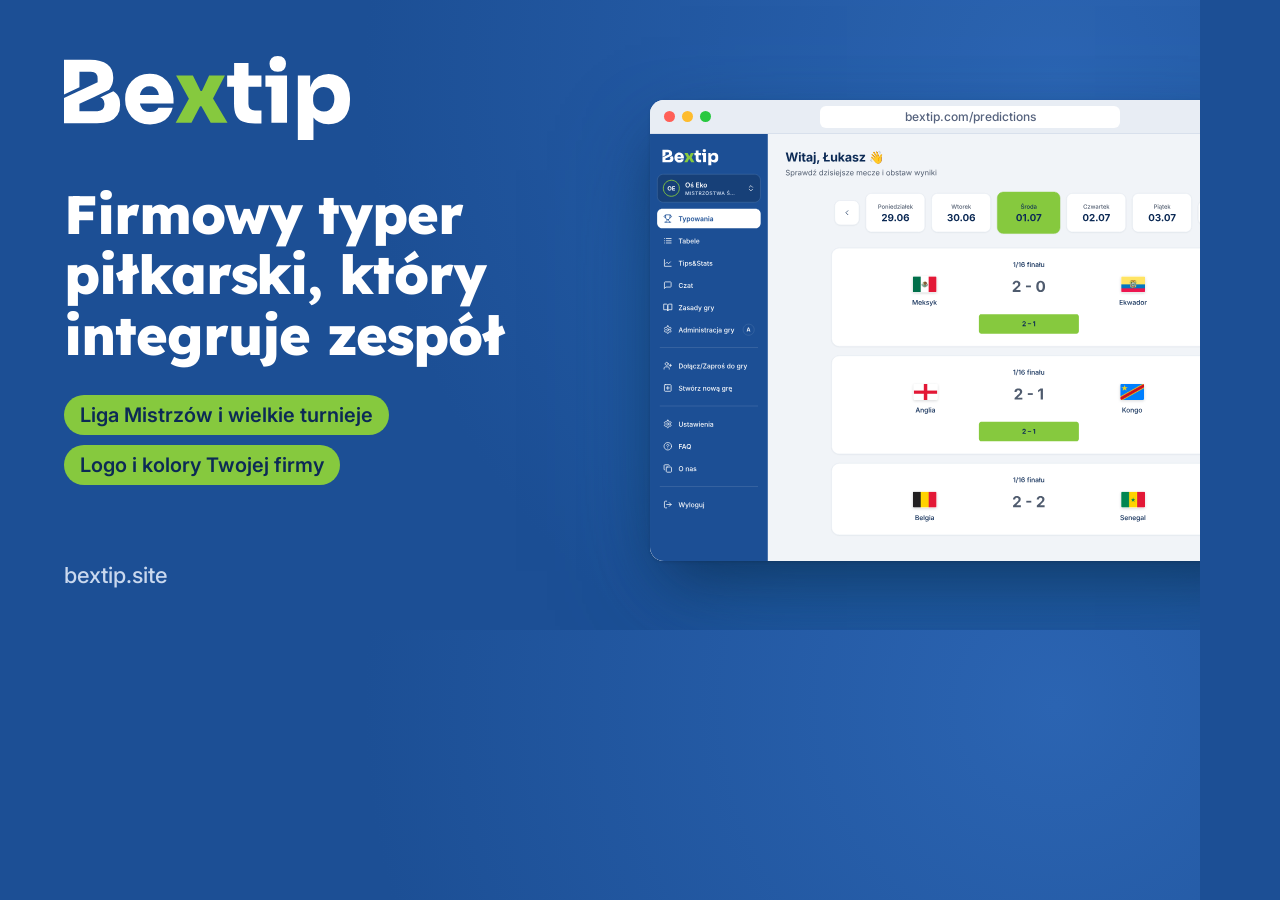
==== narzedzia/og-image.html @ 87115296 "Centred section heads, smaller pricing tiles, EQrento-style footer, app screens in browser windows -" ====
<!doctype html>
<html lang="pl">
<head>
<meta charset="utf-8">
<title>Bextip – obraz do podglądu linków</title>
<!-- Szablon assets/og-image.png (1200×630). Generowanie: narzedzia/og-image.ps1 -->
<link href="https://fonts.googleapis.com/css2?family=Inter:wght@500;600&family=Lexend:wght@800&display=block" rel="stylesheet">
<style>
  * { box-sizing: border-box; margin: 0; padding: 0; }
  html, body { width: 1200px; height: 630px; overflow: hidden; }
  body { position: relative; color: #fff; font-family: Inter, sans-serif;
    background: radial-gradient(circle at 88% 12%, #2B64B2 0, #1C4F95 58%); }
  .copy { position: absolute; left: 64px; top: 56px; width: 560px; }
  .logo { display: block; width: auto; height: 84px; margin-bottom: 44px; }
  h1 { font-family: Lexend, sans-serif; font-weight: 800; font-size: 54px; line-height: 1.12; letter-spacing: -0.02em; }
  ul { list-style: none; display: flex; flex-wrap: wrap; gap: 10px; margin-top: 30px; }
  li { background: #86C93E; color: #0C2A55; font-weight: 600; font-size: 20px; padding: 8px 16px; border-radius: 999px; }
  .url { position: absolute; left: 64px; bottom: 42px; font-size: 22px; font-weight: 500; color: #C9D8EE; }
  /* ekran w oknie przegladarki, jak na stronie (.window w styles.css) */
  .shot { position: absolute; left: 650px; top: 100px; width: 640px; border-radius: 14px; overflow: hidden; background: #fff;
    box-shadow: 0 1px 3px rgba(0, 0, 0, .12), 0 30px 70px -10px rgba(5, 20, 45, .6), 0 40px 110px -30px rgba(31, 134, 207, .6); }
  .bar { height: 34px; display: grid; grid-template-columns: 70px 1fr 70px; align-items: center; padding: 0 14px;
    background: #E8EDF4; border-bottom: 1px solid #D8E0EC; }
  .bar i { width: 11px; height: 11px; border-radius: 50%; background: #ff5f57; box-shadow: 18px 0 #febc2e, 36px 0 #28c840; }
  .bar span { justify-self: center; width: 300px; height: 22px; border-radius: 6px; background: #fff;
    font-size: 12px; font-weight: 500; line-height: 22px; color: #55627D; text-align: center; }
  .shot img { display: block; width: 100%; height: auto; }
</style>
</head>
<body>
  <div class="copy">
    <img class="logo" src="../assets/logo/Bextip-Stadion-logotyp.svg" alt="">
    <h1>Firmowy typer piłkarski, który integruje zespół</h1>
    <ul>
      <li>Liga Mistrzów i wielkie turnieje</li>
      <li>Logo i kolory Twojej firmy</li>
    </ul>
  </div>
  <div class="url">bextip.site</div>
  <div class="shot"><div class="bar"><i></i><span>bextip.com/predictions</span></div><img src="../assets/screens/typowania.svg" alt=""></div>
</body>
</html>
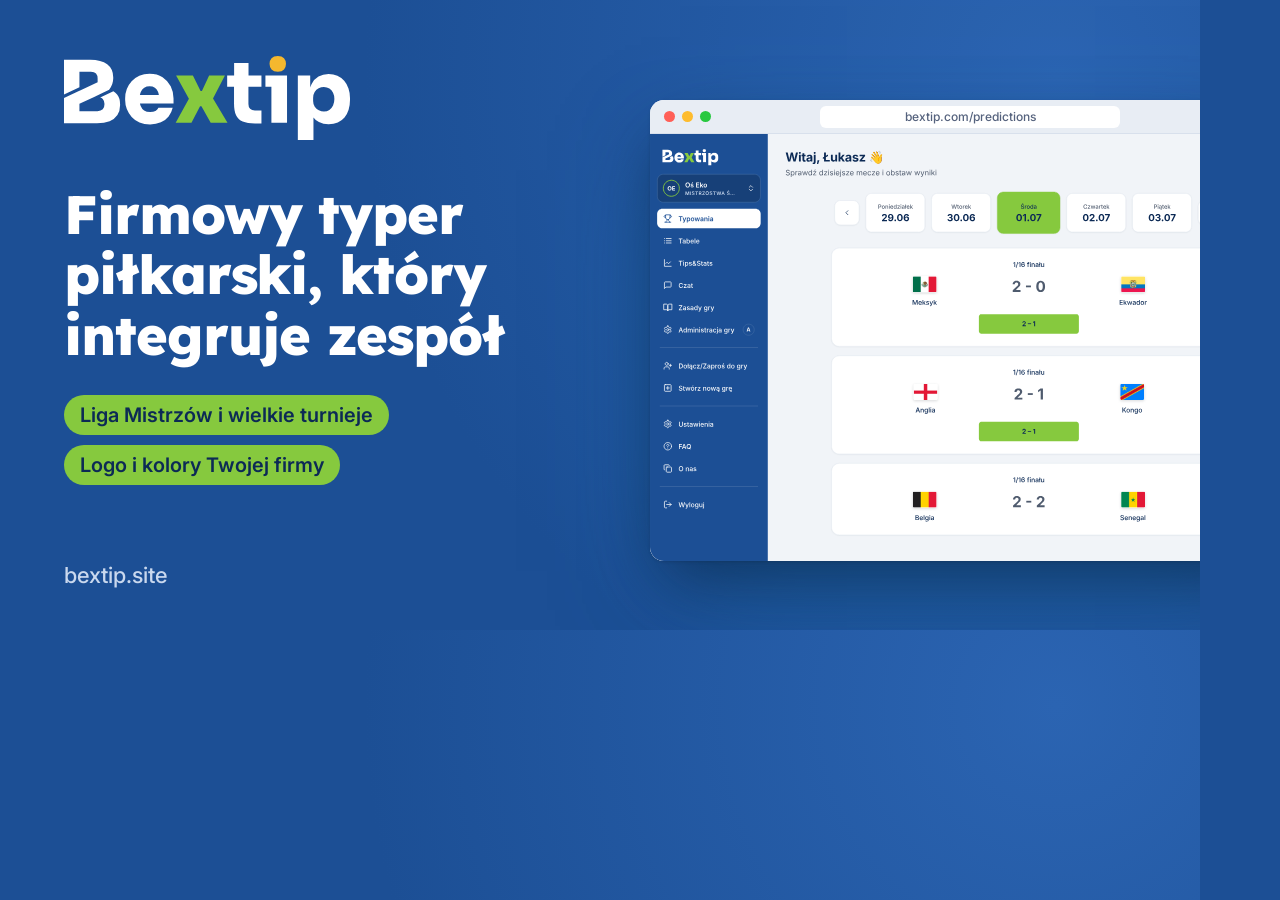
==== commit 4dced9a3: "White hero, one section spacing, steps with arrows, image under the headline on phones, gold i-dot, " ====
--- a/narzedzia/og-image.html
+++ b/narzedzia/og-image.html
@@ -29,7 +29,7 @@
 </head>
 <body>
   <div class="copy">
-    <img class="logo" src="../assets/logo/Bextip-Stadion-logotyp.svg" alt="">
+    <img class="logo" src="../assets/logo/Bextip-Stadion-logotyp-zlota-kropka.svg" alt="">
     <h1>Firmowy typer piłkarski, który integruje zespół</h1>
     <ul>
       <li>Liga Mistrzów i wielkie turnieje</li>
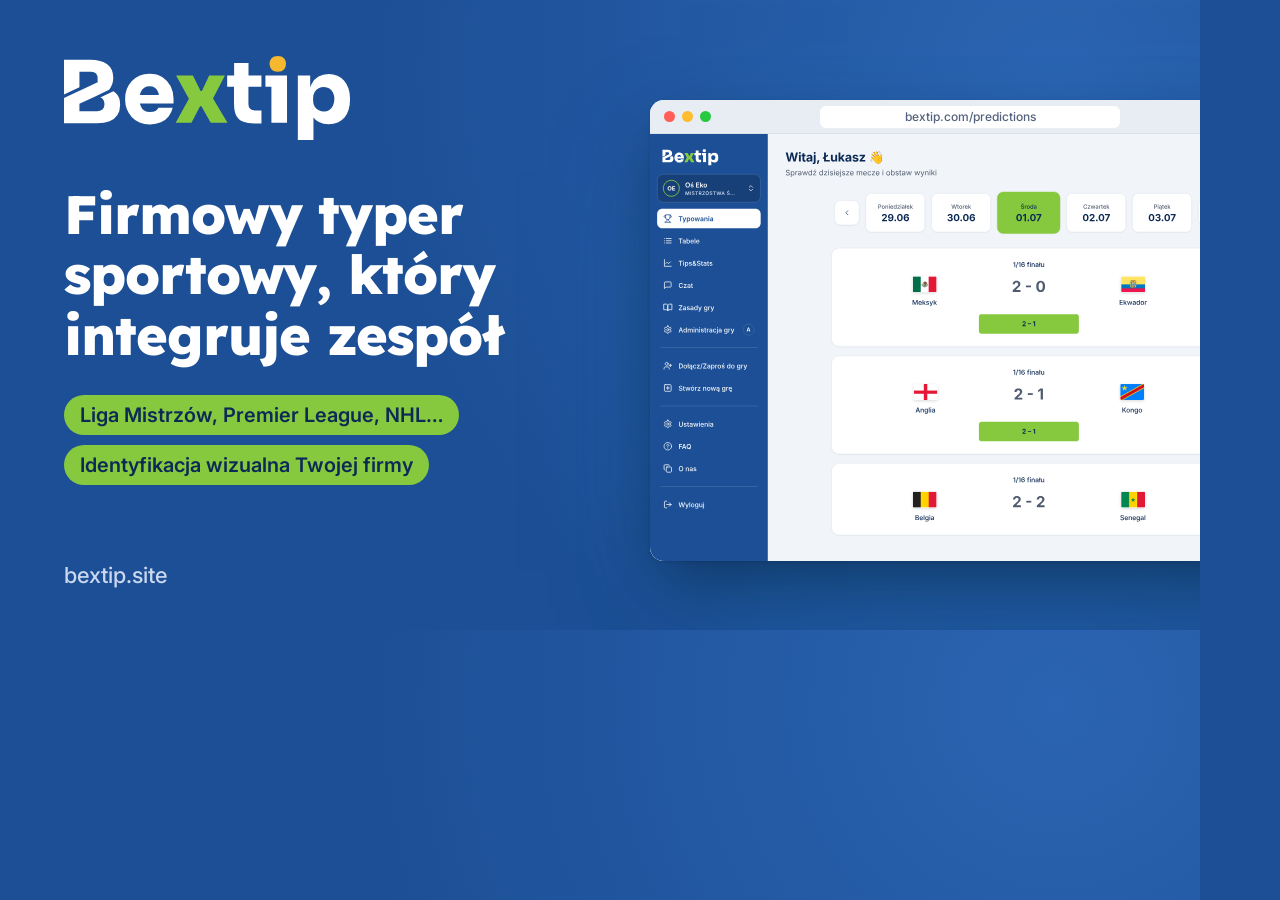
==== commit 5e4d4428: "Blue/green menu logotype, small icons in "Who is it for", sports wording, contact section removed - " ====
--- a/narzedzia/og-image.html
+++ b/narzedzia/og-image.html
@@ -30,10 +30,10 @@
 <body>
   <div class="copy">
     <img class="logo" src="../assets/logo/Bextip-Stadion-logotyp-zlota-kropka.svg" alt="">
-    <h1>Firmowy typer piłkarski, który integruje zespół</h1>
+    <h1>Firmowy typer sportowy, który integruje zespół</h1>
     <ul>
-      <li>Liga Mistrzów i wielkie turnieje</li>
-      <li>Logo i kolory Twojej firmy</li>
+      <li>Liga Mistrzów, Premier League, NHL…</li>
+      <li>Identyfikacja wizualna Twojej firmy</li>
     </ul>
   </div>
   <div class="url">bextip.site</div>
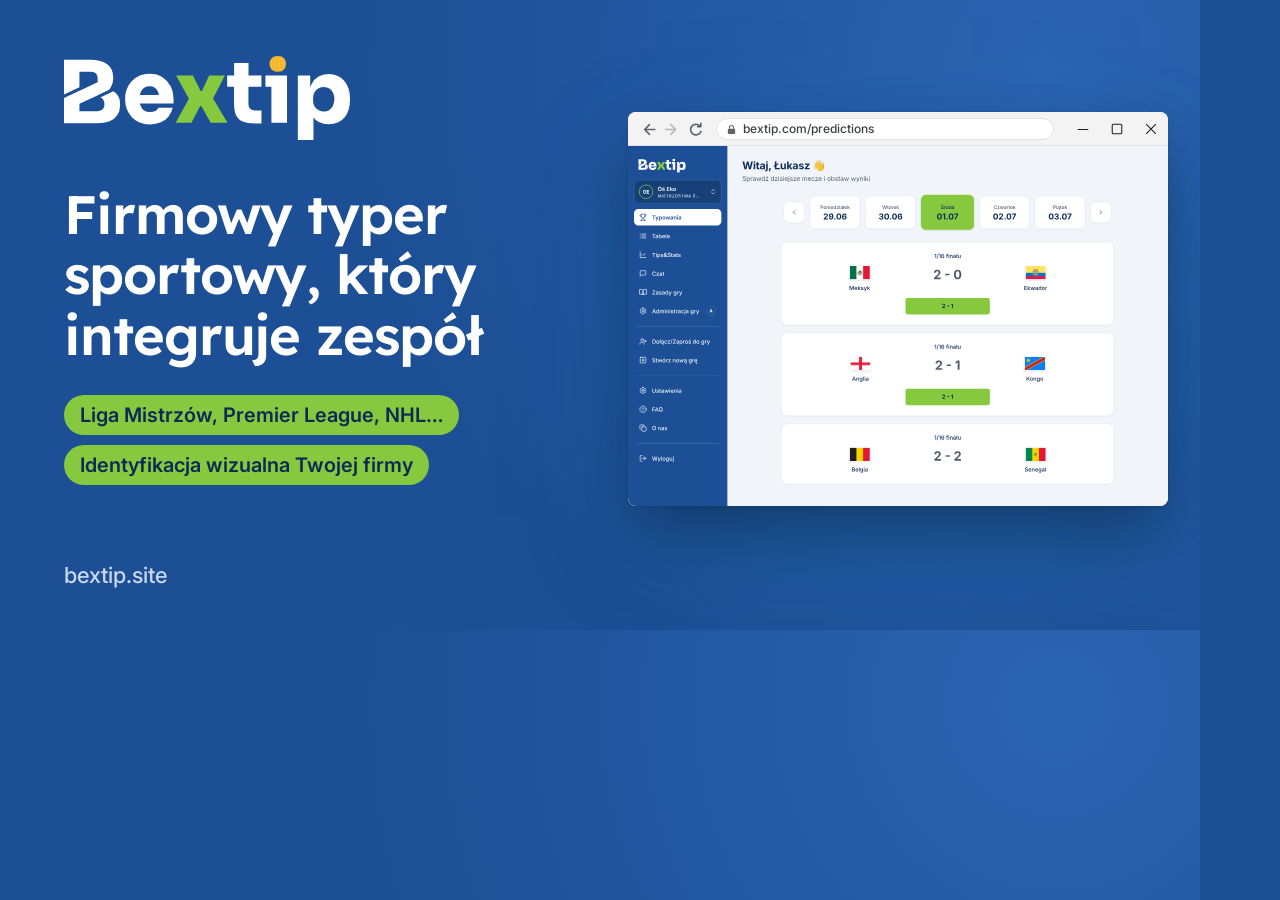
==== commit 82bd9a42: "Link-preview image: Windows-style browser window, headline at weight 600 The preview image is one fo" ====
--- a/narzedzia/og-image.html
+++ b/narzedzia/og-image.html
@@ -4,26 +4,33 @@
 <meta charset="utf-8">
 <title>Bextip – obraz do podglądu linków</title>
 <!-- Szablon assets/og-image.png (1200×630). Generowanie: narzedzia/og-image.ps1 -->
-<link href="https://fonts.googleapis.com/css2?family=Inter:wght@500;600&family=Lexend:wght@800&display=block" rel="stylesheet">
+<link href="https://fonts.googleapis.com/css2?family=Inter:wght@500;600&family=Lexend:wght@600&display=block" rel="stylesheet">
 <style>
   * { box-sizing: border-box; margin: 0; padding: 0; }
   html, body { width: 1200px; height: 630px; overflow: hidden; }
   body { position: relative; color: #fff; font-family: Inter, sans-serif;
     background: radial-gradient(circle at 88% 12%, #2B64B2 0, #1C4F95 58%); }
-  .copy { position: absolute; left: 64px; top: 56px; width: 560px; }
+  .copy { position: absolute; left: 64px; top: 56px; width: 540px; }
   .logo { display: block; width: auto; height: 84px; margin-bottom: 44px; }
-  h1 { font-family: Lexend, sans-serif; font-weight: 800; font-size: 54px; line-height: 1.12; letter-spacing: -0.02em; }
+  /* grubość 600 jak hasło na stronie (h1 w styles.css) */
+  h1 { font-family: Lexend, sans-serif; font-weight: 600; font-size: 54px; line-height: 1.12; letter-spacing: -0.02em; }
   ul { list-style: none; display: flex; flex-wrap: wrap; gap: 10px; margin-top: 30px; }
   li { background: #86C93E; color: #0C2A55; font-weight: 600; font-size: 20px; padding: 8px 16px; border-radius: 999px; }
   .url { position: absolute; left: 64px; bottom: 42px; font-size: 22px; font-weight: 500; color: #C9D8EE; }
-  /* ekran w oknie przegladarki, jak na stronie (.window w styles.css) */
-  .shot { position: absolute; left: 650px; top: 100px; width: 640px; border-radius: 14px; overflow: hidden; background: #fff;
+  /* ekran w oknie przeglądarki w stylu Windows (Łukasz, 11.11.2026: obraz jest jeden dla wszystkich, a większość
+     odbiorców pracuje na Windows) – te same ikony co .os-other .window w styles.css; okno mieści się w kadrze,
+     żeby przyciski minimalizuj / maksymalizuj / zamknij były widoczne */
+  .shot { position: absolute; left: 628px; top: 112px; width: 540px; border-radius: 8px; overflow: hidden; background: #fff;
     box-shadow: 0 1px 3px rgba(0, 0, 0, .12), 0 30px 70px -10px rgba(5, 20, 45, .6), 0 40px 110px -30px rgba(31, 134, 207, .6); }
-  .bar { height: 34px; display: grid; grid-template-columns: 70px 1fr 70px; align-items: center; padding: 0 14px;
-    background: #E8EDF4; border-bottom: 1px solid #D8E0EC; }
-  .bar i { width: 11px; height: 11px; border-radius: 50%; background: #ff5f57; box-shadow: 18px 0 #febc2e, 36px 0 #28c840; }
-  .bar span { justify-self: center; width: 300px; height: 22px; border-radius: 6px; background: #fff;
-    font-size: 12px; font-weight: 500; line-height: 22px; color: #55627D; text-align: center; }
+  .bar { height: 34px; display: grid; grid-template-columns: auto minmax(0, 1fr) auto; align-items: center; column-gap: 12px;
+    padding-left: 14px; background: #F3F3F3; border-bottom: 1px solid #E1E1E1; }
+  .bar .nav { display: block; width: 62px; height: 15px;
+    background: url("data:image/svg+xml,%3Csvg xmlns='http://www.w3.org/2000/svg' viewBox='0 0 58 14' fill='none' stroke-width='1.5' stroke-linecap='round' stroke-linejoin='round'%3E%3Cpath d='M7 2.5 2.5 7 7 11.5M2.5 7h9.5' stroke='%235f6368'/%3E%3Cpath d='M27 2.5 31.5 7 27 11.5M31.5 7H22' stroke='%23b4b8bd'/%3E%3Cpath d='M54.3 3.8A5 5 0 1 0 55.2 8.7' stroke='%235f6368'/%3E%3Cpath d='M55 1.3v3h-3' stroke='%235f6368'/%3E%3C/svg%3E") left center / 62px 15px no-repeat; }
+  .bar span { height: 22px; padding-left: 27px; border-radius: 999px; box-shadow: inset 0 0 0 1px #E1E1E1;
+    background: #fff url("data:image/svg+xml,%3Csvg xmlns='http://www.w3.org/2000/svg' viewBox='0 0 12 12'%3E%3Crect x='2' y='5.2' width='8' height='5.8' rx='1.2' fill='%235f6368'/%3E%3Cpath d='M3.8 5.2V3.9a2.2 2.2 0 0 1 4.4 0v1.3' fill='none' stroke='%235f6368' stroke-width='1.2'/%3E%3C/svg%3E") 10px center / 11px no-repeat;
+    font-size: 12px; font-weight: 500; line-height: 22px; color: #3c4043; white-space: nowrap; overflow: hidden; }
+  .bar .ctrls { display: block; width: 102px; height: 34px;
+    background: url("data:image/svg+xml,%3Csvg xmlns='http://www.w3.org/2000/svg' viewBox='0 0 96 32' fill='none' stroke='%23202020' stroke-width='1'%3E%3Cpath d='M11 16.5h10'/%3E%3Crect x='43.5' y='11.5' width='9' height='9' rx='1'/%3E%3Cpath d='M75.5 11.5l9 9m0-9-9 9'/%3E%3C/svg%3E") center / 102px 34px no-repeat; }
   .shot img { display: block; width: 100%; height: auto; }
 </style>
 </head>
@@ -37,6 +44,6 @@
     </ul>
   </div>
   <div class="url">bextip.site</div>
-  <div class="shot"><div class="bar"><i></i><span>bextip.com/predictions</span></div><img src="../assets/screens/typowania.svg" alt=""></div>
+  <div class="shot"><div class="bar"><i class="nav"></i><span>bextip.com/predictions</span><i class="ctrls"></i></div><img src="../assets/screens/typowania.svg" alt=""></div>
 </body>
 </html>
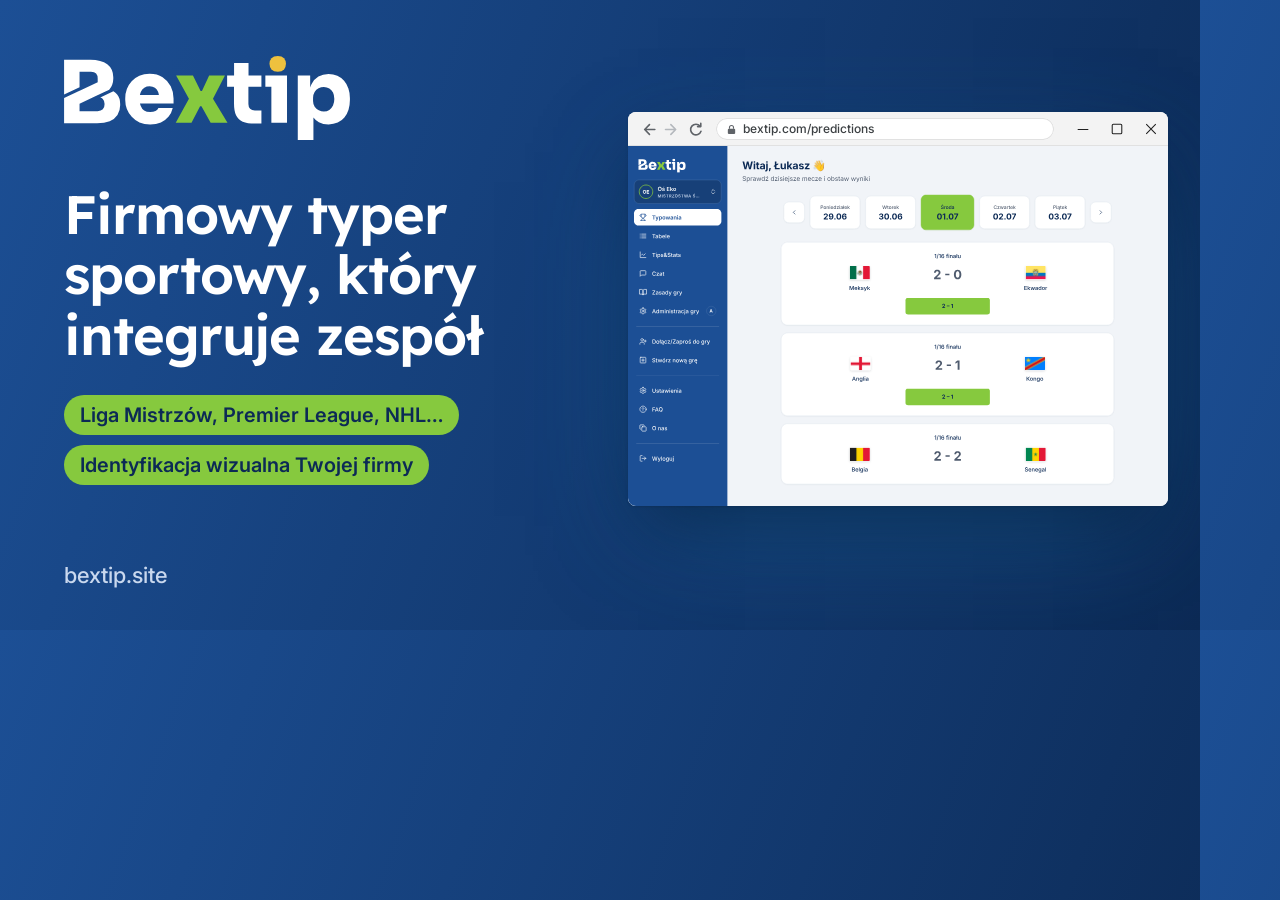
==== commit 79b1cf38: "New Bextip logo and brand colours from the brand card: gradient logo in the menu, wordmark on blue, " ====
--- a/narzedzia/og-image.html
+++ b/narzedzia/og-image.html
@@ -9,7 +9,7 @@
   * { box-sizing: border-box; margin: 0; padding: 0; }
   html, body { width: 1200px; height: 630px; overflow: hidden; }
   body { position: relative; color: #fff; font-family: Inter, sans-serif;
-    background: radial-gradient(circle at 88% 12%, #2B64B2 0, #1C4F95 58%); }
+    background: linear-gradient(110deg, #1C4F95 0%, #0C2A55 100%); }   /* gradient z karty znaku */
   .copy { position: absolute; left: 64px; top: 56px; width: 540px; }
   .logo { display: block; width: auto; height: 84px; margin-bottom: 44px; }
   /* grubość 600 jak hasło na stronie (h1 w styles.css) */
@@ -36,7 +36,7 @@
 </head>
 <body>
   <div class="copy">
-    <img class="logo" src="../assets/logo/Bextip-Stadion-logotyp-zlota-kropka.svg" alt="">
+    <img class="logo" src="../assets/logo/Bextip-napis-bez-pola-na-niebieskie-tlo.svg" alt="">
     <h1>Firmowy typer sportowy, który integruje zespół</h1>
     <ul>
       <li>Liga Mistrzów, Premier League, NHL…</li>
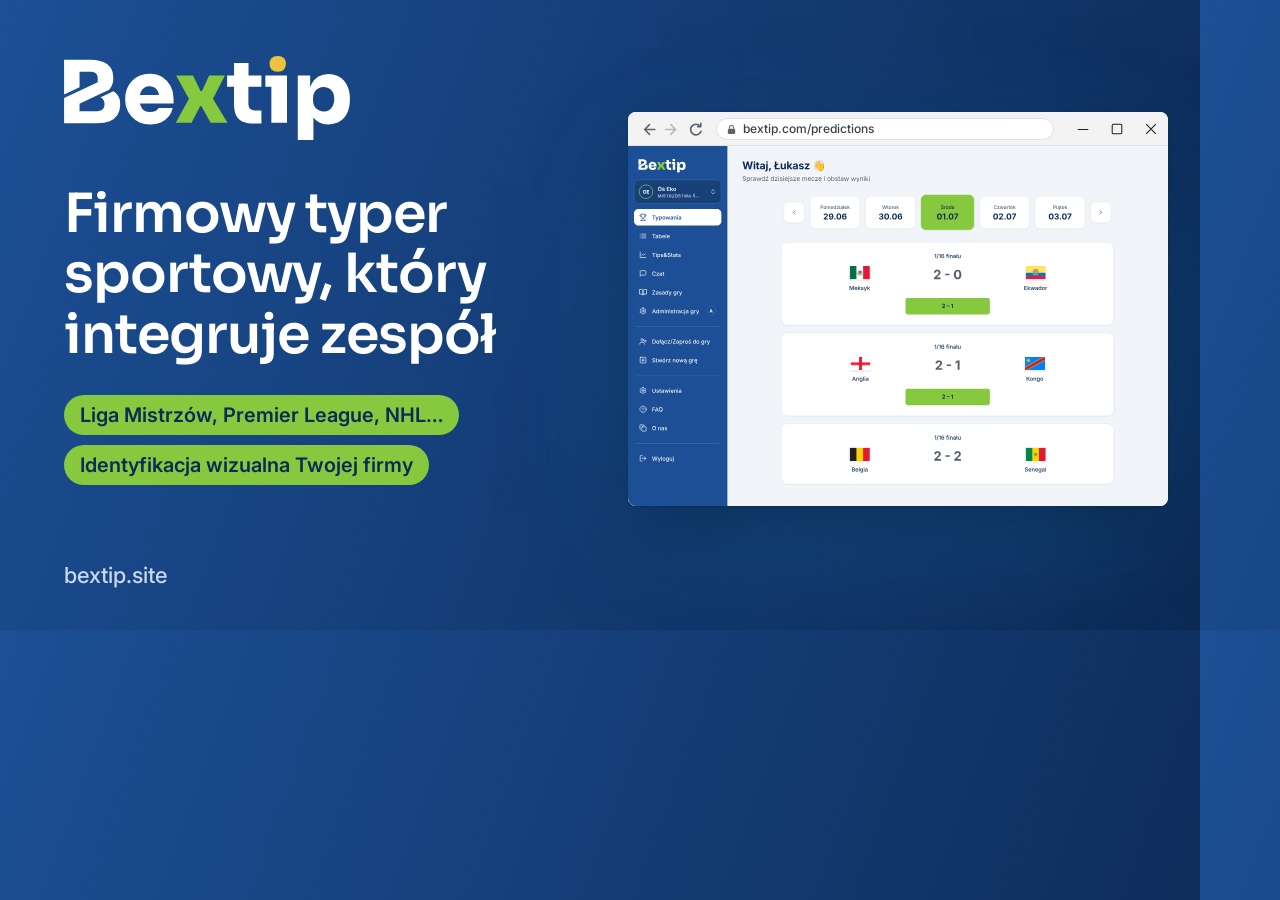
==== commit 2d6141a8: "Headings in Sora, the logo typeface from the brand card (was Lexend) - Sora 600/700 from Google Font" ====
--- a/narzedzia/og-image.html
+++ b/narzedzia/og-image.html
@@ -4,7 +4,7 @@
 <meta charset="utf-8">
 <title>Bextip – obraz do podglądu linków</title>
 <!-- Szablon assets/og-image.png (1200×630). Generowanie: narzedzia/og-image.ps1 -->
-<link href="https://fonts.googleapis.com/css2?family=Inter:wght@500;600&family=Lexend:wght@600&display=block" rel="stylesheet">
+<link href="https://fonts.googleapis.com/css2?family=Inter:wght@500;600&family=Sora:wght@600&display=block" rel="stylesheet">
 <style>
   * { box-sizing: border-box; margin: 0; padding: 0; }
   html, body { width: 1200px; height: 630px; overflow: hidden; }
@@ -13,7 +13,7 @@
   .copy { position: absolute; left: 64px; top: 56px; width: 540px; }
   .logo { display: block; width: auto; height: 84px; margin-bottom: 44px; }
   /* grubość 600 jak hasło na stronie (h1 w styles.css) */
-  h1 { font-family: Lexend, sans-serif; font-weight: 600; font-size: 54px; line-height: 1.12; letter-spacing: -0.02em; }
+  h1 { font-family: Sora, sans-serif; font-weight: 600; font-size: 54px; line-height: 1.12; letter-spacing: -0.02em; }
   ul { list-style: none; display: flex; flex-wrap: wrap; gap: 10px; margin-top: 30px; }
   li { background: #86C93E; color: #0C2A55; font-weight: 600; font-size: 20px; padding: 8px 16px; border-radius: 999px; }
   .url { position: absolute; left: 64px; bottom: 42px; font-size: 22px; font-weight: 500; color: #C9D8EE; }
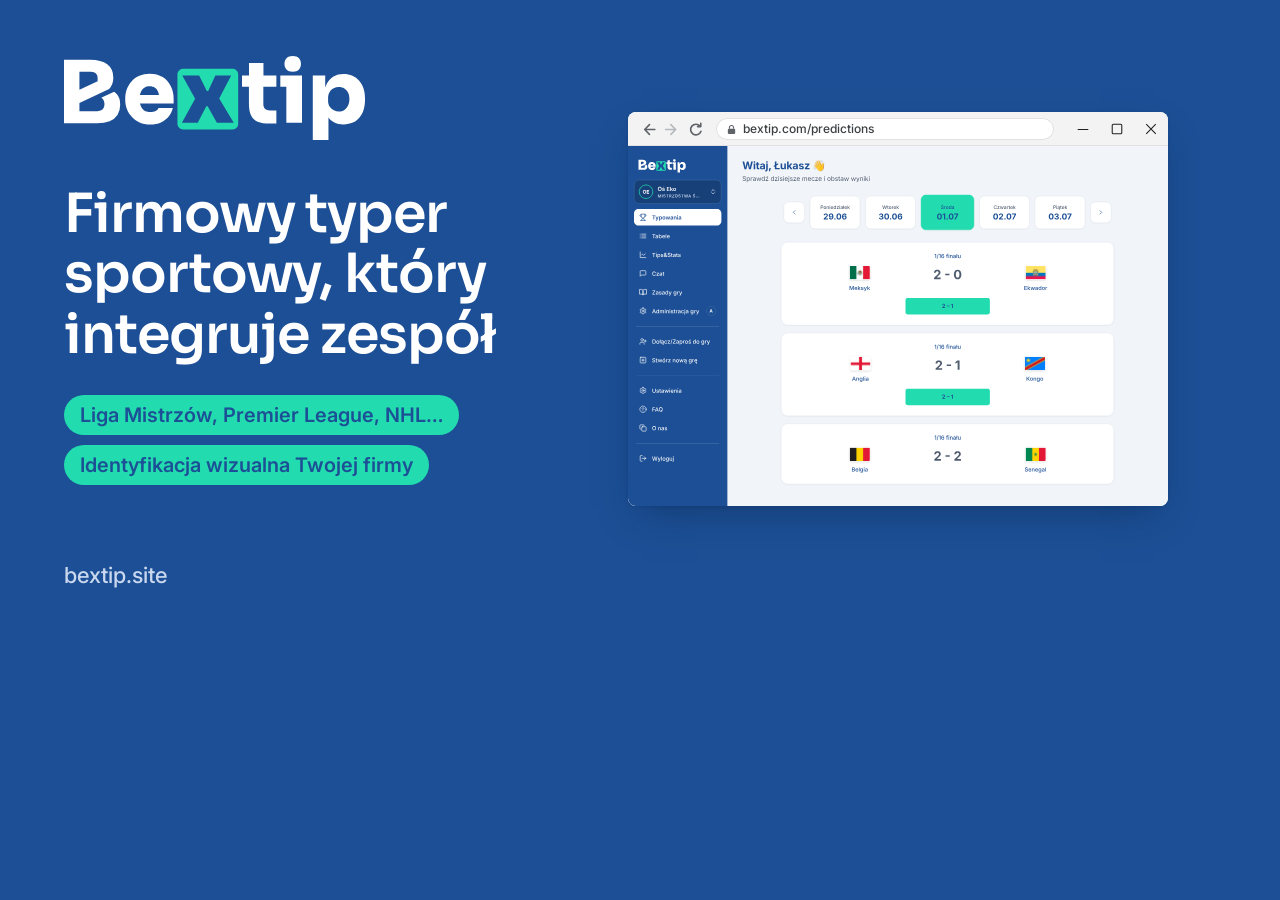
==== commit b37281e4: "Brand card 1.4: wordmark logo, blue and mint palette, flat blue backgrounds, softer shadows under ap" ====
--- a/narzedzia/og-image.html
+++ b/narzedzia/og-image.html
@@ -9,19 +9,19 @@
   * { box-sizing: border-box; margin: 0; padding: 0; }
   html, body { width: 1200px; height: 630px; overflow: hidden; }
   body { position: relative; color: #fff; font-family: Inter, sans-serif;
-    background: linear-gradient(110deg, #1C4F95 0%, #0C2A55 100%); }   /* gradient z karty znaku */
+    background: #1C4F95; }   /* karta znaku 1.4: ciemnym tłem jest niebieski, bez gradientu */
   .copy { position: absolute; left: 64px; top: 56px; width: 540px; }
   .logo { display: block; width: auto; height: 84px; margin-bottom: 44px; }
   /* grubość 600 jak hasło na stronie (h1 w styles.css) */
   h1 { font-family: Sora, sans-serif; font-weight: 600; font-size: 54px; line-height: 1.12; letter-spacing: -0.02em; }
   ul { list-style: none; display: flex; flex-wrap: wrap; gap: 10px; margin-top: 30px; }
-  li { background: #86C93E; color: #0C2A55; font-weight: 600; font-size: 20px; padding: 8px 16px; border-radius: 999px; }
+  li { background: #22DCAF; color: #1C4F95; font-weight: 600; font-size: 20px; padding: 8px 16px; border-radius: 999px; }   /* mięta z niebieskim tekstem */
   .url { position: absolute; left: 64px; bottom: 42px; font-size: 22px; font-weight: 500; color: #C9D8EE; }
   /* ekran w oknie przeglądarki w stylu Windows (Łukasz, 11.11.2026: obraz jest jeden dla wszystkich, a większość
      odbiorców pracuje na Windows) – te same ikony co .os-other .window w styles.css; okno mieści się w kadrze,
      żeby przyciski minimalizuj / maksymalizuj / zamknij były widoczne */
   .shot { position: absolute; left: 628px; top: 112px; width: 540px; border-radius: 8px; overflow: hidden; background: #fff;
-    box-shadow: 0 1px 3px rgba(0, 0, 0, .12), 0 30px 70px -10px rgba(5, 20, 45, .6), 0 40px 110px -30px rgba(31, 134, 207, .6); }
+    box-shadow: 0 1px 3px rgba(10, 34, 70, .14), 0 16px 36px -14px rgba(10, 34, 70, .5); }   /* cień zmniejszony jak na stronie (Łukasz, 19.11.2026) */
   .bar { height: 34px; display: grid; grid-template-columns: auto minmax(0, 1fr) auto; align-items: center; column-gap: 12px;
     padding-left: 14px; background: #F3F3F3; border-bottom: 1px solid #E1E1E1; }
   .bar .nav { display: block; width: 62px; height: 15px;
@@ -36,7 +36,7 @@
 </head>
 <body>
   <div class="copy">
-    <img class="logo" src="../assets/logo/Bextip-napis-bez-pola-na-niebieskie-tlo.svg" alt="">
+    <img class="logo" src="../assets/logo/Bextip-napis-kolor-ciemne-tlo.svg" alt="">
     <h1>Firmowy typer sportowy, który integruje zespół</h1>
     <ul>
       <li>Liga Mistrzów, Premier League, NHL…</li>
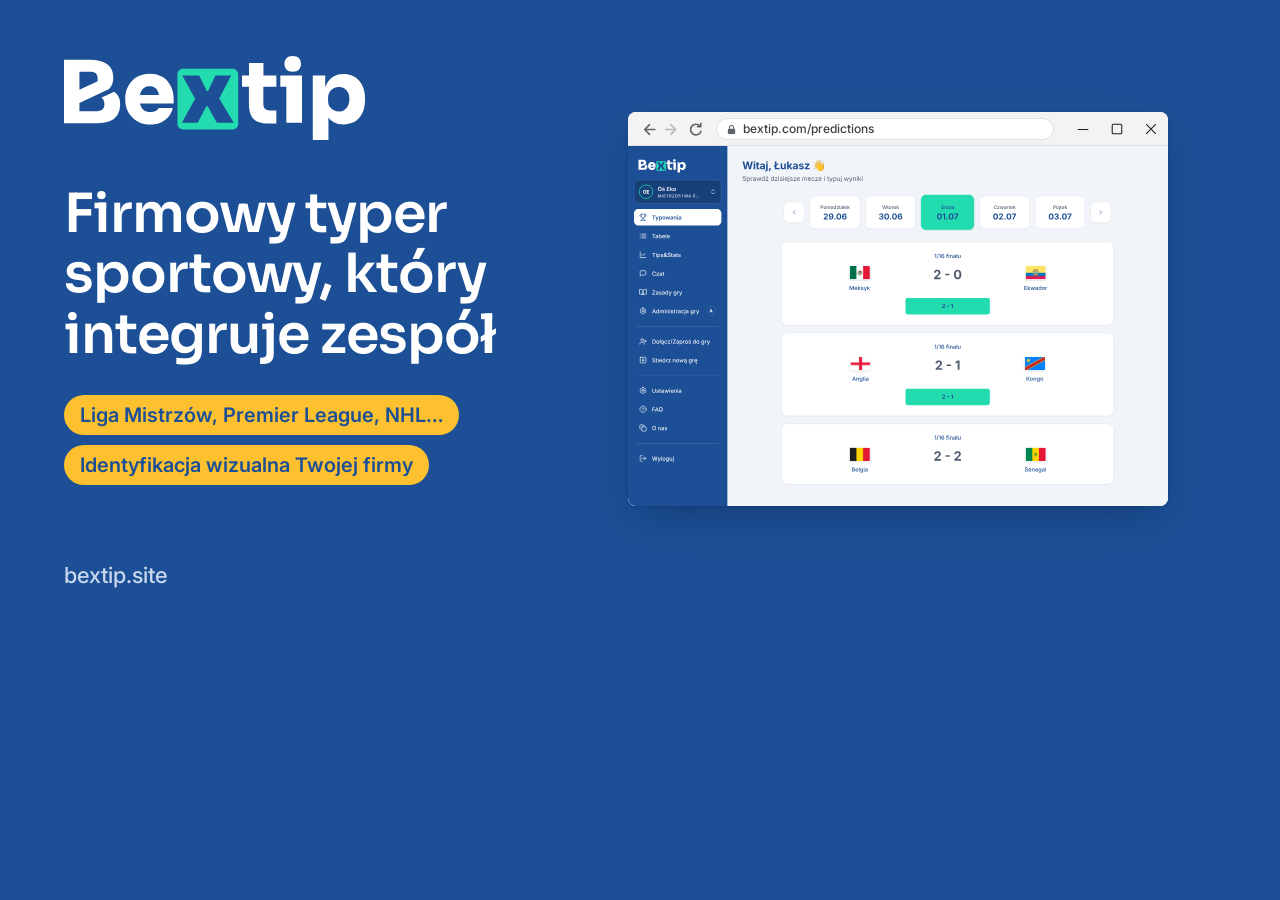
==== commit 11bb23cd: "Third colour: gold accent for labels, dots and step arrows; mint stays for buttons and check marks -" ====
--- a/narzedzia/og-image.html
+++ b/narzedzia/og-image.html
@@ -15,7 +15,7 @@
   /* grubość 600 jak hasło na stronie (h1 w styles.css) */
   h1 { font-family: Sora, sans-serif; font-weight: 600; font-size: 54px; line-height: 1.12; letter-spacing: -0.02em; }
   ul { list-style: none; display: flex; flex-wrap: wrap; gap: 10px; margin-top: 30px; }
-  li { background: #22DCAF; color: #1C4F95; font-weight: 600; font-size: 20px; padding: 8px 16px; border-radius: 999px; }   /* mięta z niebieskim tekstem */
+  li { background: #FDC12F; color: #1C4F95; font-weight: 600; font-size: 20px; padding: 8px 16px; border-radius: 999px; }   /* złote etykiety z niebieskim tekstem, jak na stronie (Łukasz, 19.11.2026) */
   .url { position: absolute; left: 64px; bottom: 42px; font-size: 22px; font-weight: 500; color: #C9D8EE; }
   /* ekran w oknie przeglądarki w stylu Windows (Łukasz, 11.11.2026: obraz jest jeden dla wszystkich, a większość
      odbiorców pracuje na Windows) – te same ikony co .os-other .window w styles.css; okno mieści się w kadrze,
